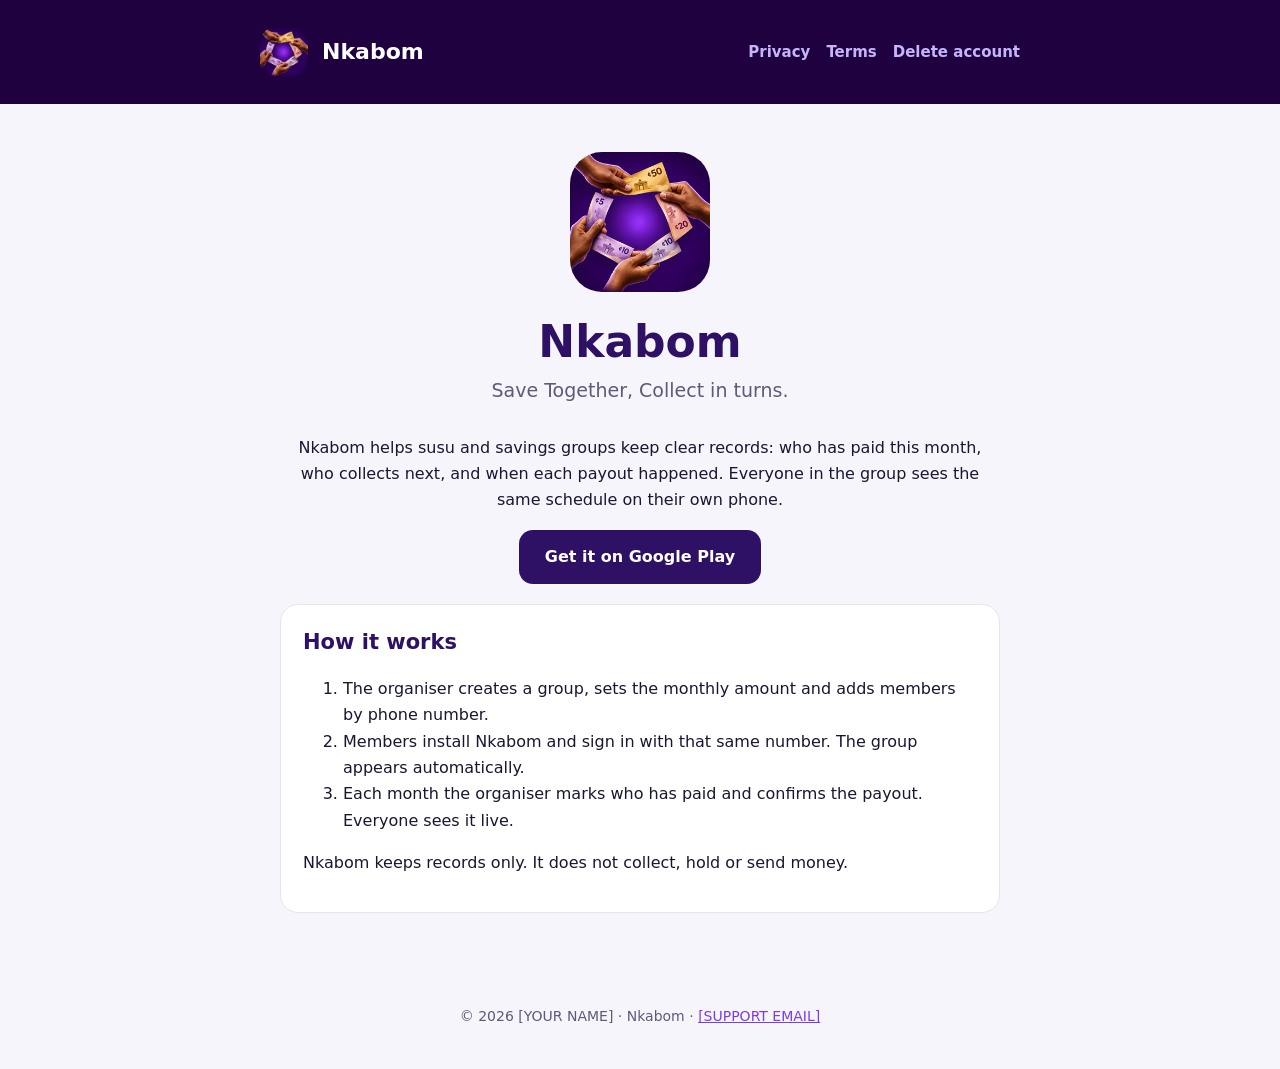
==== index.html @ 288c1d1a "Add files via upload" ====
<!doctype html>
<html lang="en">
<head>
<meta charset="utf-8">
<meta name="viewport" content="width=device-width, initial-scale=1">
<title>Nkabom: Save Together, Collect in turns</title>
<meta name="description" content="Nkabom helps susu and savings groups track contributions and payouts together.">
<link rel="icon" href="icon.png">
<link rel="stylesheet" href="styles.css">
</head>
<body>
<header>
  <div class="wrap">
    <img src="icon.png" alt="">
    <a href="index.html">Nkabom</a>
    <nav>
      <a href="privacy.html">Privacy</a>
      <a href="terms.html">Terms</a>
      <a href="delete-account.html">Delete account</a>
    </nav>
  </div>
</header>
<main class="wrap hero">
  <img src="icon.png" alt="Nkabom logo: hands passing money around a circle">
  <h1>Nkabom</h1>
  <p class="tagline">Save Together, Collect in turns.</p>
  <p>Nkabom helps susu and savings groups keep clear records: who has paid this month, who collects next, and when each payout happened. Everyone in the group sees the same schedule on their own phone.</p>
  <p><a class="button" href="[PLAY STORE LINK]">Get it on Google Play</a></p>
  <div class="card" style="text-align:left">
    <h2 style="margin-top:0">How it works</h2>
    <ol>
      <li>The organiser creates a group, sets the monthly amount and adds members by phone number.</li>
      <li>Members install Nkabom and sign in with that same number. The group appears automatically.</li>
      <li>Each month the organiser marks who has paid and confirms the payout. Everyone sees it live.</li>
    </ol>
    <p>Nkabom keeps records only. It does not collect, hold or send money.</p>
  </div>
</main>
<footer>© 2026 [YOUR NAME] · Nkabom · <a href="mailto:[SUPPORT EMAIL]">[SUPPORT EMAIL]</a></footer>
</body>
</html>
---- styles.css ----
:root {
  --primary: #2E1065;
  --violet: #7C3AED;
  --lilac: #C4B5FD;
  --bg: #F7F5FC;
  --ink: #1C1530;
  --muted: #5F5A75;
  --line: #E7E3F1;
}
* { box-sizing: border-box; }
body {
  margin: 0;
  font-family: "Plus Jakarta Sans", system-ui, -apple-system, "Segoe UI", Roboto, sans-serif;
  background: var(--bg);
  color: var(--ink);
  line-height: 1.65;
}
header {
  background: #1F0140;
  color: #fff;
  padding: 28px 20px;
}
header .wrap { display: flex; align-items: center; gap: 14px; }
header img { width: 48px; height: 48px; border-radius: 14px; }
header a { color: #fff; text-decoration: none; font-weight: 800; font-size: 22px; }
nav { margin-left: auto; display: flex; gap: 16px; flex-wrap: wrap; }
nav a { font-size: 15px; font-weight: 600; color: var(--lilac); }
.wrap { max-width: 760px; margin: 0 auto; }
main { padding: 32px 20px 64px; }
h1 { font-size: 32px; line-height: 1.2; margin: 0 0 6px; color: var(--primary); }
h2 { font-size: 21px; margin: 32px 0 8px; color: var(--primary); }
.updated { color: var(--muted); font-size: 14px; margin-bottom: 24px; }
a { color: var(--violet); }
.card {
  background: #fff;
  border: 1px solid var(--line);
  border-radius: 18px;
  padding: 20px 22px;
  margin: 20px 0;
}
.note { background: #EDE9FE; border: none; }
table { width: 100%; border-collapse: collapse; font-size: 15px; }
th, td { text-align: left; padding: 10px 8px; border-bottom: 1px solid var(--line); vertical-align: top; }
th { color: var(--primary); }
.hero { text-align: center; padding: 48px 20px; }
.hero img { width: 140px; height: 140px; border-radius: 32px; }
.hero h1 { font-size: 44px; margin-top: 16px; }
.tagline { font-size: 19px; color: var(--muted); margin: 0 0 28px; }
.button {
  display: inline-block;
  background: var(--primary);
  color: #fff;
  text-decoration: none;
  font-weight: 800;
  padding: 14px 26px;
  border-radius: 14px;
}
footer { text-align: center; color: var(--muted); font-size: 14px; padding: 24px 20px 40px; }
@media (max-width: 560px) {
  header .wrap { flex-wrap: wrap; }
  nav { margin-left: 0; width: 100%; }
  h1 { font-size: 27px; }
}
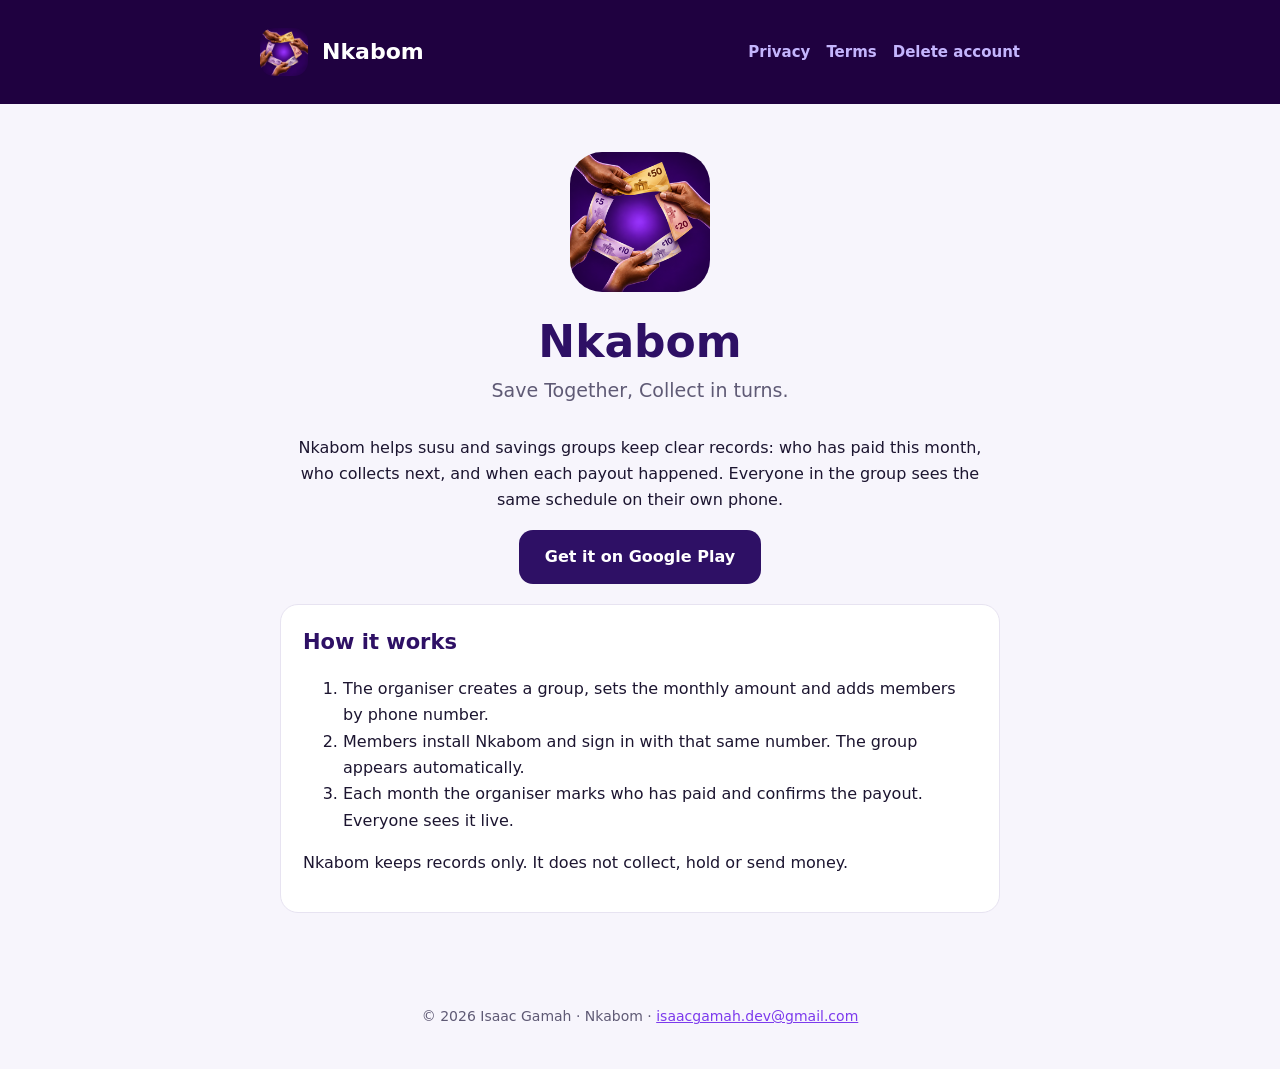
==== commit 5e73e9cb: "change of name and support mail" ====
--- a/index.html
+++ b/index.html
@@ -36,6 +36,6 @@
     <p>Nkabom keeps records only. It does not collect, hold or send money.</p>
   </div>
 </main>
-<footer>© 2026 [YOUR NAME] · Nkabom · <a href="mailto:[SUPPORT EMAIL]">[SUPPORT EMAIL]</a></footer>
+<footer>© 2026 Isaac Gamah · Nkabom · <a href="mailto:isaacgamah.dev@gmail.com">isaacgamah.dev@gmail.com</a></footer>
 </body>
 </html>
